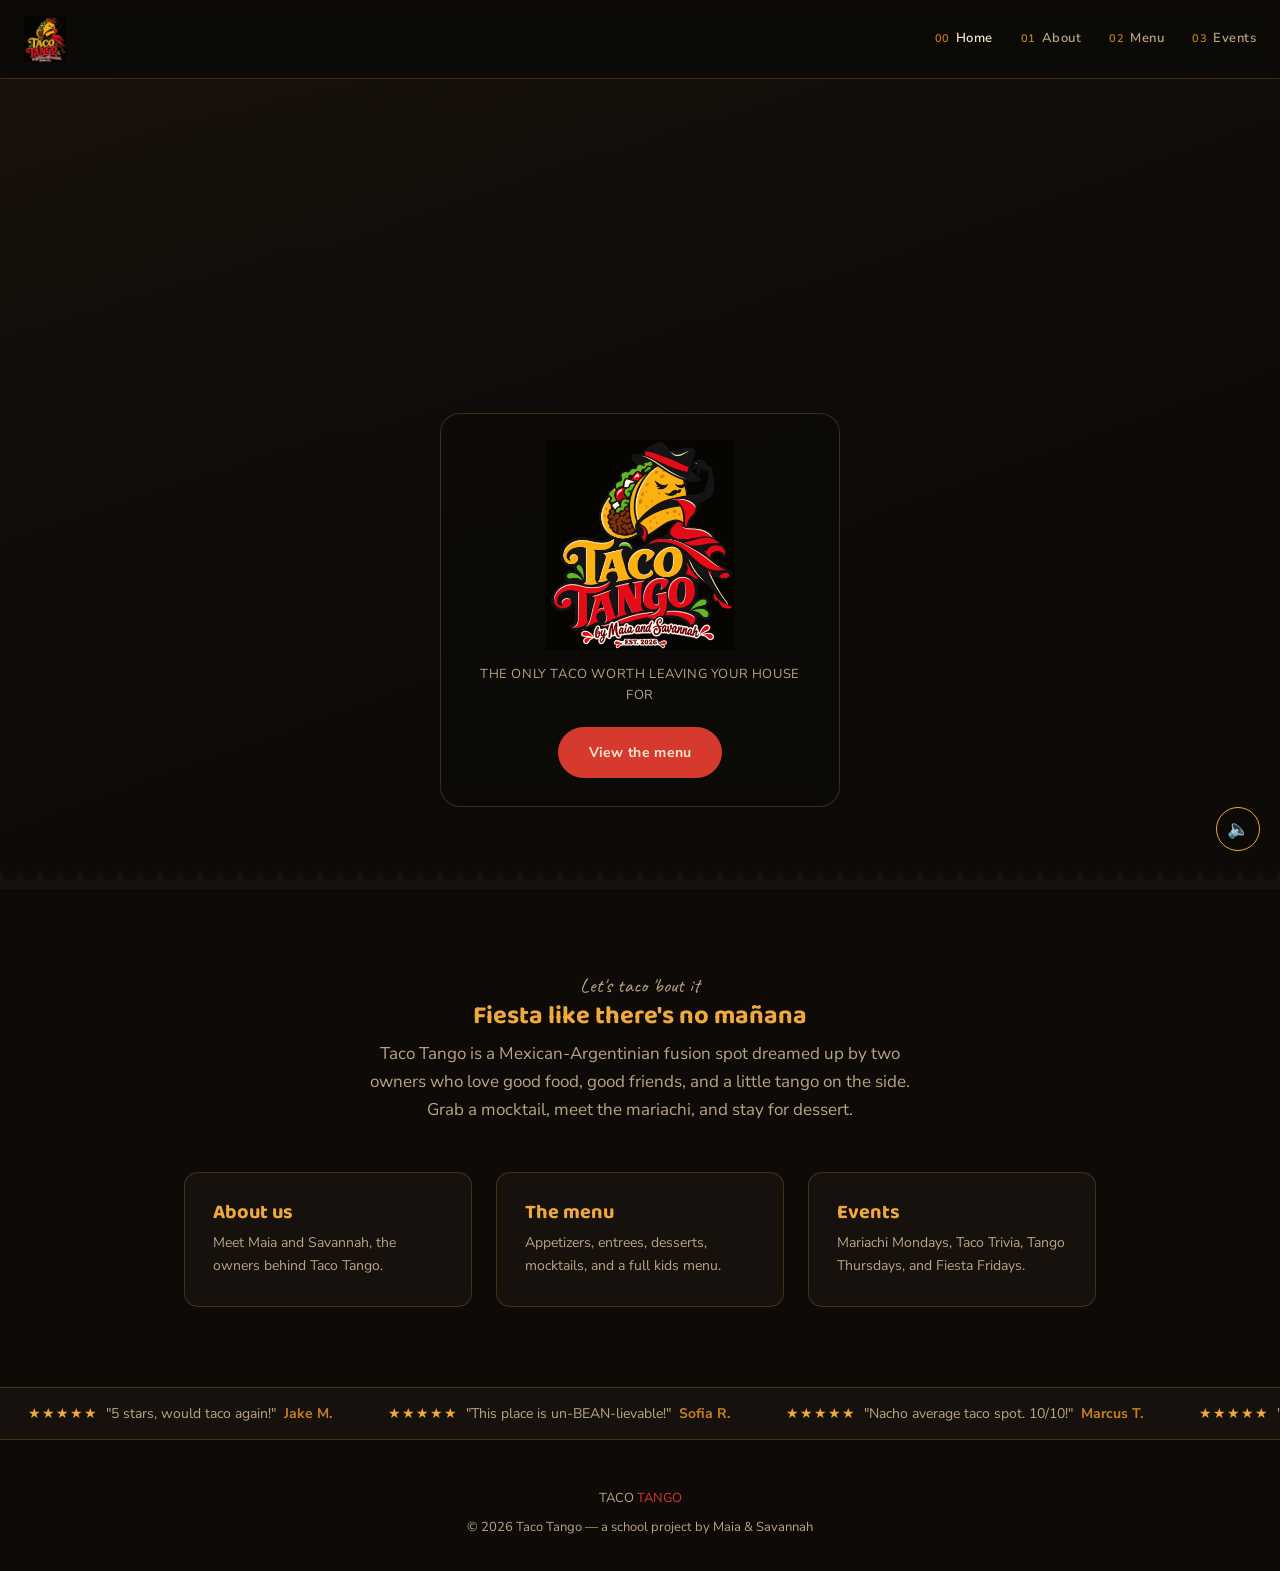
==== index.html @ 6e0ee887 "Add files via upload" ====
<!DOCTYPE html>
<html lang="en">
<head>
<meta charset="UTF-8">
<meta name="viewport" content="width=device-width, initial-scale=1.0">
<title>Taco Tango | The only taco worth leaving your house for</title>
<link rel="stylesheet" href="assets/css/styles.css">
</head>
<body>

<nav class="site-nav">
  <a href="index.html" class="brand"><img src="assets/img/logo.png" alt="Taco Tango logo"></a>
  <button class="nav-toggle" aria-label="Toggle menu" aria-expanded="false">&#9776;</button>
  <ul class="nav-links">
    <li><a href="index.html" class="active"><span class="num">00</span> Home</a></li>
    <li><a href="about.html"><span class="num">01</span> About</a></li>
    <li><a href="menu.html"><span class="num">02</span> Menu</a></li>
    <li><a href="events.html"><span class="num">03</span> Events</a></li>
  </ul>
</nav>

<header class="hero">
  <video autoplay muted loop playsinline poster="assets/img/hero-poster.jpg" id="heroVideo">
    <source src="assets/video/TacoTangoHero.mp4" type="video/mp4">
  </video>
  <div class="hero-fallback"></div>
  <button class="sound-toggle" id="soundToggle" type="button" aria-pressed="false" aria-label="Turn hero video sound on">&#128264;</button>
  <div class="hero-content">
    <img class="logo-mark" src="assets/img/logo.png" alt="Taco Tango, by Maia and Savannah, est. 2026">
    <p class="hero-tag">THE ONLY TACO WORTH LEAVING YOUR HOUSE FOR</p>
    <a href="menu.html" class="btn solid">View the menu</a>
  </div>
</header>

<div class="scallop"></div>

<section>
  <div class="wrap section-head reveal">
    <p class="eyebrow-script">Let's taco 'bout it</p>
    <h2>Fiesta like there's no ma&ntilde;ana</h2>
    <p>Taco Tango is a Mexican-Argentinian fusion spot dreamed up by two owners who love good food, good friends, and a little tango on the side. Grab a mocktail, meet the mariachi, and stay for dessert.</p>
  </div>

  <div class="wrap tiles reveal">
    <a class="tile" href="about.html">
      <h3>About us</h3>
      <p>Meet Maia and Savannah, the owners behind Taco Tango.</p>
    </a>
    <a class="tile" href="menu.html">
      <h3>The menu</h3>
      <p>Appetizers, entrees, desserts, mocktails, and a full kids menu.</p>
    </a>
    <a class="tile" href="events.html">
      <h3>Events</h3>
      <p>Mariachi Mondays, Taco Trivia, Tango Thursdays, and Fiesta Fridays.</p>
    </a>
  </div>
</section>

<div class="ticker-wrap" aria-label="Customer reviews">
  <div class="ticker-track" id="ticker-track"></div>
</div>

<footer>
  <span class="brand">TACO <span style="color:var(--red)">TANGO</span></span>
  &copy; 2026 Taco Tango &mdash; a school project by Maia &amp; Savannah
</footer>

<script src="assets/js/reviews-data.js"></script>
<script src="assets/js/ticker.js"></script>
<script src="assets/js/main.js"></script>
</body>
</html>
---- assets/css/styles.css ----
@import url('https://fonts.googleapis.com/css2?family=Baloo+2:wght@500;600;700;800&family=Nunito+Sans:wght@400;600;700&family=Caveat:wght@600&display=swap');

:root{
  --black:#0d0a08;
  --black-2:#17110d;
  --black-3:#211a14;
  --gold:#f0a93c;
  --gold-deep:#c47f1f;
  --red:#d63a2e;
  --green:#4f7a3d;
  --cream:#f3e8d3;
  --muted:#b9a483;
  --border:rgba(240,169,60,0.22);
  --maxw:960px;
}

*{box-sizing:border-box;}
html{scroll-behavior:smooth;}
body{
  margin:0;
  background:var(--black);
  color:var(--cream);
  font-family:'Nunito Sans',sans-serif;
  font-size:17px;
  line-height:1.65;
}
h1,h2,h3,.display{
  font-family:'Baloo 2',sans-serif;
  font-weight:700;
  line-height:1.1;
  margin:0 0 .4em;
  color:var(--gold);
}
p{max-width:65ch;}
a{color:var(--gold);}
img,video{max-width:100%;display:block;}

.wrap{max-width:var(--maxw);margin:0 auto;padding:0 24px;}

/* ---------- Nav ---------- */
.site-nav{
  position:sticky;top:0;z-index:50;
  display:flex;align-items:center;justify-content:space-between;
  padding:16px 24px;
  background:rgba(13,10,8,0.9);
  backdrop-filter:blur(6px);
  border-bottom:1px solid var(--border);
}
.brand{display:flex;align-items:center;text-decoration:none;}
.brand img{height:46px;width:auto;display:block;}
.nav-links{display:flex;gap:28px;list-style:none;margin:0;padding:0;}
.nav-links a{
  text-decoration:none;color:var(--muted);font-size:13px;font-weight:600;
  letter-spacing:.5px;display:flex;gap:6px;align-items:baseline;
  transition:color .2s;
}
.nav-links a .num{color:var(--gold-deep);font-size:11px;}
.nav-links a:hover,.nav-links a.active{color:var(--cream);}
.nav-toggle{display:none;background:none;border:none;color:var(--gold);font-size:24px;cursor:pointer;}

@media(max-width:720px){
  .nav-links{
    position:fixed;inset:64px 0 0 0;background:var(--black);
    flex-direction:column;padding:32px 28px;gap:22px;
    transform:translateY(-8px);opacity:0;pointer-events:none;
    transition:opacity .25s, transform .25s;
  }
  .nav-links.open{opacity:1;transform:translateY(0);pointer-events:auto;}
  .nav-links a{font-size:16px;}
  .nav-toggle{display:block;}
}

/* ---------- Scallop divider (single recurring motif) ---------- */
.scallop{
  height:18px;width:100%;
  background-image:radial-gradient(circle at 10px 0, transparent 9px, var(--black-2) 9.5px);
  background-size:20px 18px;background-repeat:repeat-x;
}
.scallop.flip{transform:rotate(180deg);}

/* ---------- Hero ---------- */
.hero{
  position:relative;min-height:88vh;display:flex;align-items:flex-end;justify-content:center;
  text-align:center;overflow:hidden;
}
.hero video,.hero .hero-fallback{
  position:absolute;inset:0;width:100%;height:100%;object-fit:cover;
  z-index:0;
}
.hero video{
  z-index:1; /* sit above the fallback so a loaded video is actually visible */
}
.hero .hero-fallback{
  background:linear-gradient(160deg,#1a120b,#0d0a08 60%);
}
.hero::after{
  content:'';position:absolute;inset:0;z-index:2;
  background:linear-gradient(180deg,rgba(13,10,8,.15) 0%,rgba(13,10,8,.30) 50%,rgba(13,10,8,.65) 100%);
}
.hero-content{
  position:relative;z-index:3;
  margin:0 20px 64px;padding:26px 30px 28px;
  max-width:400px;
  background:rgba(13,10,8,.6);
  border:1px solid var(--border);
  border-radius:20px;
  backdrop-filter:blur(6px);
}
.sound-toggle{
  position:absolute;right:20px;bottom:20px;z-index:3;
  width:44px;height:44px;border-radius:50%;
  border:1.5px solid var(--gold);background:rgba(13,10,8,.55);
  color:var(--gold);font-size:18px;line-height:1;cursor:pointer;
  display:flex;align-items:center;justify-content:center;
  backdrop-filter:blur(4px);transition:background .2s,transform .2s;
}
.sound-toggle:hover{background:var(--gold);color:var(--black);transform:scale(1.06);}
.hero-content .logo-mark{width:min(190px,44vw);margin:0 auto;}
.hero-tag{
  color:var(--muted);font-size:13px;letter-spacing:.6px;margin:14px 0 20px;
}
.btn{
  display:inline-block;padding:13px 30px;border-radius:30px;
  border:1.5px solid var(--gold);color:var(--gold);text-decoration:none;
  font-weight:700;font-size:14px;letter-spacing:.3px;transition:all .2s;
}
.btn:hover{background:var(--gold);color:var(--black);}
.btn.solid{background:var(--red);border-color:var(--red);color:var(--cream);}
.btn.solid:hover{background:#b52e24;}

/* ---------- Page banner (menu/events) ---------- */
.page-banner{
  position:relative;width:100%;
  height:clamp(150px,26vw,320px);
  overflow:hidden;
}
.page-banner img{
  width:100%;height:100%;object-fit:cover;
}
.page-banner::after{
  content:'';position:absolute;inset:0;
  background:linear-gradient(180deg,rgba(13,10,8,0) 55%,rgba(13,10,8,.9));
}

/* ---------- Sections ---------- */
section{padding:80px 0;}
.section-head{max-width:600px;margin:0 auto 48px;text-align:center;}
.section-head p{margin:0 auto;color:var(--muted);}
.eyebrow-script{font-family:'Caveat',cursive;color:var(--gold);font-size:20px;}

.tiles{display:grid;grid-template-columns:repeat(3,1fr);gap:24px;}
@media(max-width:720px){.tiles{grid-template-columns:1fr;}}
.tile{
  background:var(--black-2);border:1px solid var(--border);border-radius:14px;
  padding:28px;text-decoration:none;color:var(--cream);transition:transform .2s,border-color .2s;
}
.tile:hover{transform:translateY(-4px);border-color:var(--gold);}
.tile h3{color:var(--gold);font-size:20px;}
.tile p{color:var(--muted);font-size:14px;margin:0;}

/* ---------- About ---------- */
.about-grid{display:grid;grid-template-columns:1fr 1fr;gap:48px;align-items:center;}
@media(max-width:720px){.about-grid{grid-template-columns:1fr;}}
.about-grid img{border-radius:16px;border:1px solid var(--border);}
.bio-card{
  background:var(--black-2);border:1px solid var(--border);border-radius:14px;
  padding:28px;margin-bottom:20px;
}
.bio-card h3{margin-bottom:8px;}
.bio-card p{color:var(--muted);margin:0;font-size:15px;}

/* ---------- Menu ---------- */
.menu-section{margin-bottom:56px;}
.menu-section h2{font-size:30px;border-bottom:2px solid var(--border);padding-bottom:10px;margin-bottom:20px;}
.menu-grid{display:grid;grid-template-columns:1fr 1fr;gap:18px 32px;}
@media(max-width:600px){.menu-grid{grid-template-columns:1fr;}}
.menu-item{padding:12px 0;border-bottom:1px dashed var(--border);}
.menu-item-top{display:flex;justify-content:space-between;gap:12px;font-family:'Baloo 2',sans-serif;font-weight:600;font-size:16px;color:var(--cream);}
.menu-item-top .price{color:var(--gold);white-space:nowrap;}
.menu-item p{margin:4px 0 0;font-size:14px;color:var(--muted);font-style:italic;}

/* ---------- Events ---------- */
.event-card{
  display:flex;gap:20px;align-items:flex-start;
  background:var(--black-2);border:1px solid var(--border);border-radius:14px;
  padding:24px;margin-bottom:20px;
}
.event-time{
  flex:0 0 auto;min-width:100px;text-align:center;
  background:var(--black-3);border-radius:10px;padding:12px 10px;
}
.event-time .day{font-family:'Baloo 2',sans-serif;color:var(--gold);font-size:15px;}
.event-time .hrs{font-size:12px;color:var(--muted);margin-top:4px;}
.event-card h3{margin-bottom:6px;font-size:20px;}
.event-card p{color:var(--muted);font-size:15px;margin:0;}

/* ---------- Reviews ticker ---------- */
.ticker-wrap{
  border-top:1px solid var(--border);border-bottom:1px solid var(--border);
  background:var(--black-2);padding:14px 0;overflow:hidden;
}
.ticker-track{display:flex;width:max-content;animation:ticker 55s linear infinite;}
.ticker-item{
  display:flex;align-items:center;gap:8px;white-space:nowrap;
  padding:0 28px;font-size:14px;color:var(--muted);
}
.ticker-item .stars{color:var(--gold);letter-spacing:1px;}
.ticker-item .who{color:var(--gold-deep);font-weight:700;}
@keyframes ticker{from{transform:translateX(0);}to{transform:translateX(-50%);}}
@media(prefers-reduced-motion:reduce){.ticker-track{animation:none;overflow-x:auto;}}

/* ---------- Footer ---------- */
footer{padding:48px 0 32px;text-align:center;color:var(--muted);font-size:13px;}
footer .brand{display:block;margin-bottom:8px;}

/* ---------- Scroll reveal (single orchestrated pattern) ----------
   Visible by default so content never depends on JS running.
   main.js adds .pre just before observing, then removes it on intersect. */
.reveal{opacity:1;transform:none;transition:opacity .6s ease,transform .6s ease;}
.reveal.pre{opacity:0;transform:translateY(18px);}
@media(prefers-reduced-motion:reduce){.reveal.pre{opacity:1;transform:none;}}

:focus-visible{outline:2px solid var(--gold);outline-offset:3px;}
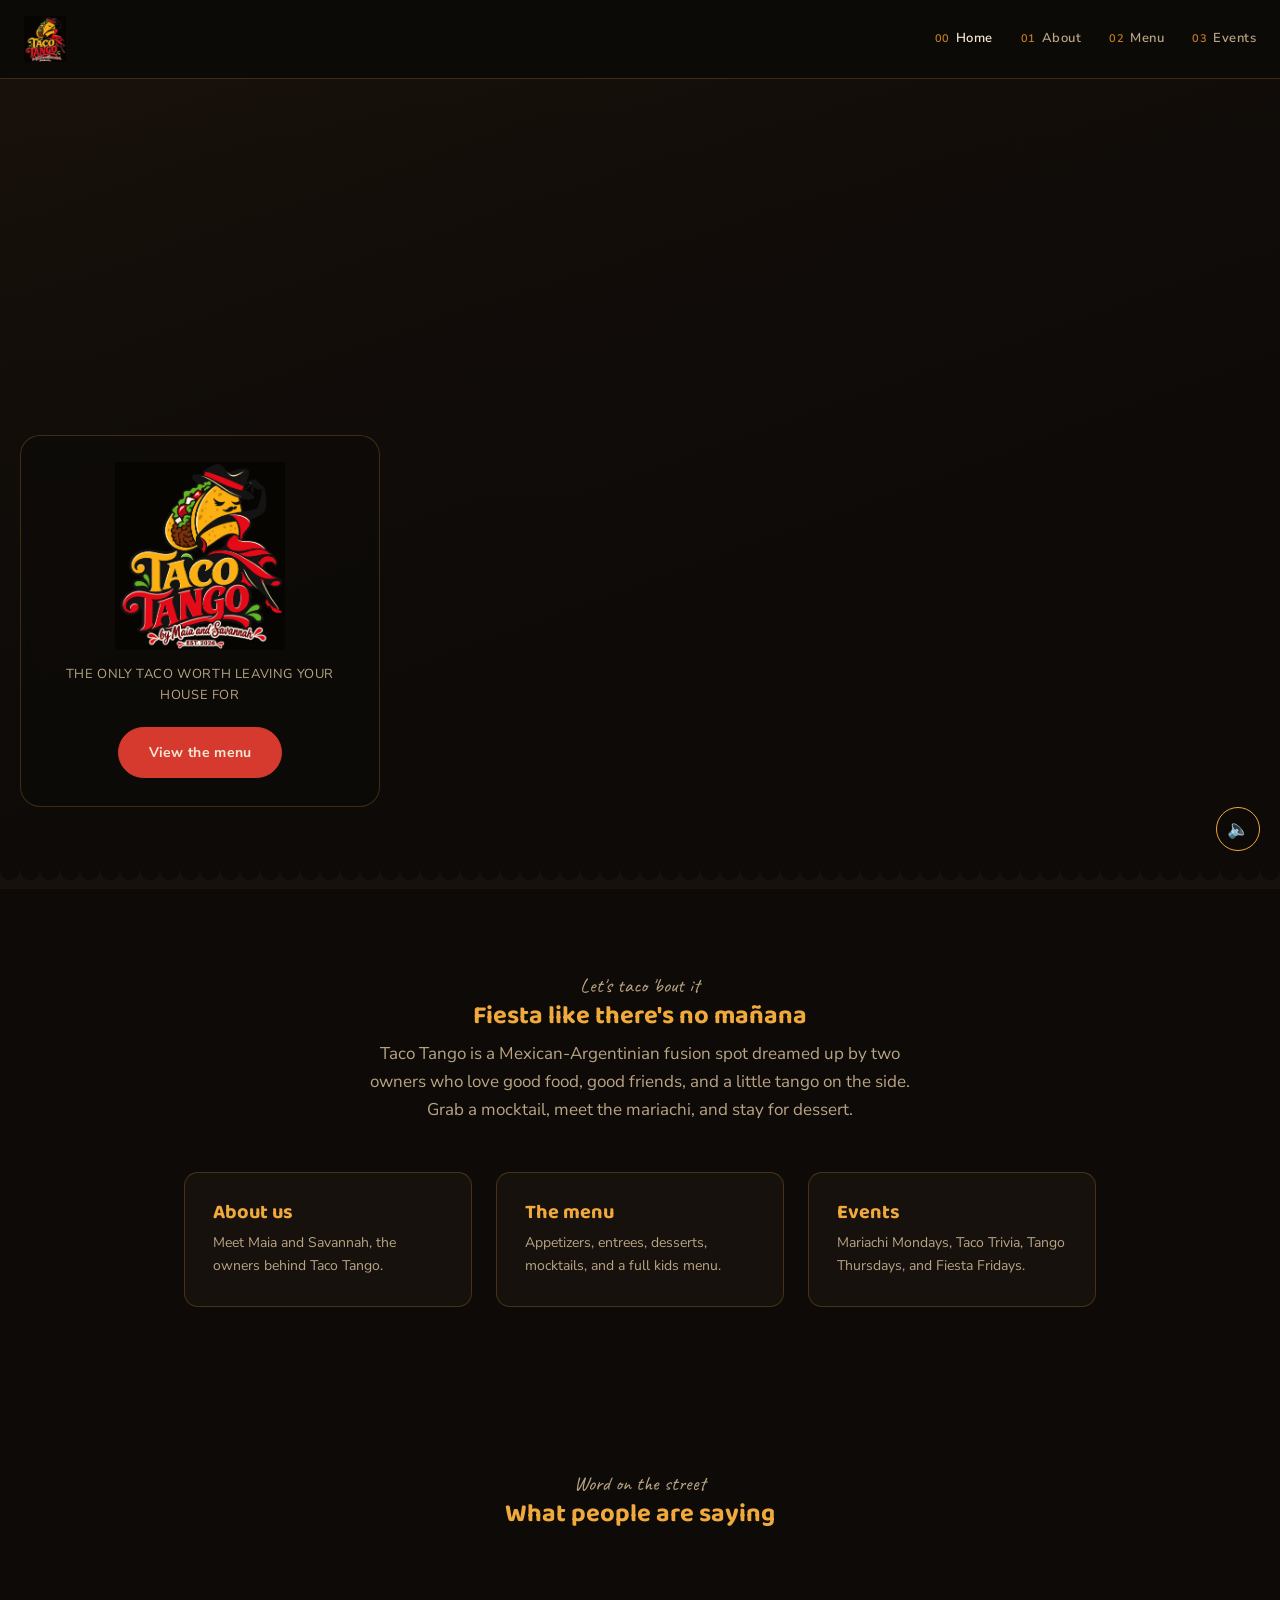
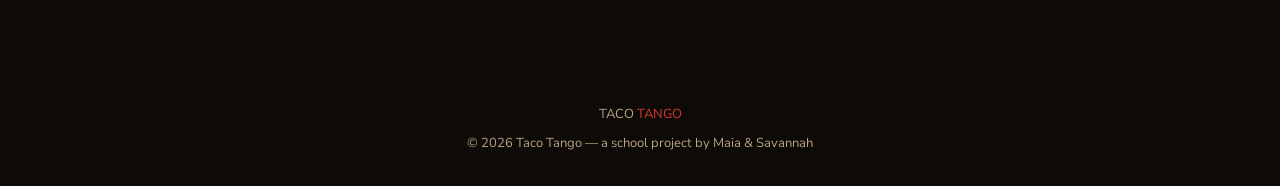
==== commit 2e88dc0e: "Update index.html" ====
--- a/index.html
+++ b/index.html
@@ -57,9 +57,15 @@
   </div>
 </section>
 
-<div class="ticker-wrap" aria-label="Customer reviews">
-  <div class="ticker-track" id="ticker-track"></div>
-</div>
+<section class="reviews-section">
+  <div class="wrap section-head reveal">
+    <p class="eyebrow-script">Word on the street</p>
+    <h2>What people are saying</h2>
+  </div>
+  <div class="wrap">
+    <div class="reviews-grid" id="reviews-grid" aria-live="polite" aria-label="Customer reviews"></div>
+  </div>
+</section>
 
 <footer>
   <span class="brand">TACO <span style="color:var(--red)">TANGO</span></span>
@@ -67,7 +73,7 @@
 </footer>
 
 <script src="assets/js/reviews-data.js"></script>
-<script src="assets/js/ticker.js"></script>
+<script src="assets/js/reviews.js"></script>
 <script src="assets/js/main.js"></script>
 </body>
 </html>
--- a/assets/css/styles.css
+++ b/assets/css/styles.css
@@ -80,8 +80,8 @@
 
 /* ---------- Hero ---------- */
 .hero{
-  position:relative;min-height:88vh;display:flex;align-items:flex-end;justify-content:center;
-  text-align:center;overflow:hidden;
+  position:relative;min-height:88vh;display:flex;align-items:flex-end;justify-content:flex-start;
+  overflow:hidden;
 }
 .hero video,.hero .hero-fallback{
   position:absolute;inset:0;width:100%;height:100%;object-fit:cover;
@@ -98,13 +98,14 @@
   background:linear-gradient(180deg,rgba(13,10,8,.15) 0%,rgba(13,10,8,.30) 50%,rgba(13,10,8,.65) 100%);
 }
 .hero-content{
-  position:relative;z-index:3;
+  position:relative;z-index:3;text-align:center;
   margin:0 20px 64px;padding:26px 30px 28px;
-  max-width:400px;
+  max-width:360px;
   background:rgba(13,10,8,.6);
   border:1px solid var(--border);
   border-radius:20px;
   backdrop-filter:blur(6px);
+  transition:padding .2s,max-width .2s;
 }
 .sound-toggle{
   position:absolute;right:20px;bottom:20px;z-index:3;
@@ -115,9 +116,22 @@
   backdrop-filter:blur(4px);transition:background .2s,transform .2s;
 }
 .sound-toggle:hover{background:var(--gold);color:var(--black);transform:scale(1.06);}
-.hero-content .logo-mark{width:min(190px,44vw);margin:0 auto;}
+.hero-content .logo-mark{width:min(170px,40vw);margin:0 auto;transition:width .2s;}
 .hero-tag{
   color:var(--muted);font-size:13px;letter-spacing:.6px;margin:14px 0 20px;
+}
+
+@media(max-height:820px){
+  .hero-content{margin-bottom:48px;padding:18px 22px 20px;max-width:300px;}
+  .hero-content .logo-mark{width:min(120px,32vw);}
+  .hero-tag{font-size:11px;margin:10px 0 14px;}
+  .hero-content .btn{padding:10px 22px;font-size:12px;}
+}
+@media(max-height:640px){
+  .hero-content{margin-bottom:32px;padding:12px 16px 14px;max-width:240px;}
+  .hero-content .logo-mark{width:min(84px,26vw);}
+  .hero-tag{font-size:10px;letter-spacing:.4px;margin:6px 0 10px;}
+  .hero-content .btn{padding:7px 18px;font-size:11px;}
 }
 .btn{
   display:inline-block;padding:13px 30px;border-radius:30px;
@@ -140,6 +154,11 @@
 .page-banner::after{
   content:'';position:absolute;inset:0;
   background:linear-gradient(180deg,rgba(13,10,8,0) 55%,rgba(13,10,8,.9));
+}
+
+.qr-code{
+  margin:24px auto 0;width:220px;height:220px;
+  border-radius:20px;box-shadow:0 0 0 1px var(--border);
 }
 
 /* ---------- Sections ---------- */
@@ -207,6 +226,8 @@
 .ticker-item .stars{color:var(--gold);letter-spacing:1px;}
 .ticker-item .who{color:var(--gold-deep);font-weight:700;}
 @keyframes ticker{from{transform:translateX(0);}to{transform:translateX(-50%);}}
+@media(max-width:720px){.ticker-track{animation-duration:100s;}}
+@media(max-width:420px){.ticker-track{animation-duration:130s;}}
 @media(prefers-reduced-motion:reduce){.ticker-track{animation:none;overflow-x:auto;}}
 
 /* ---------- Footer ---------- */
